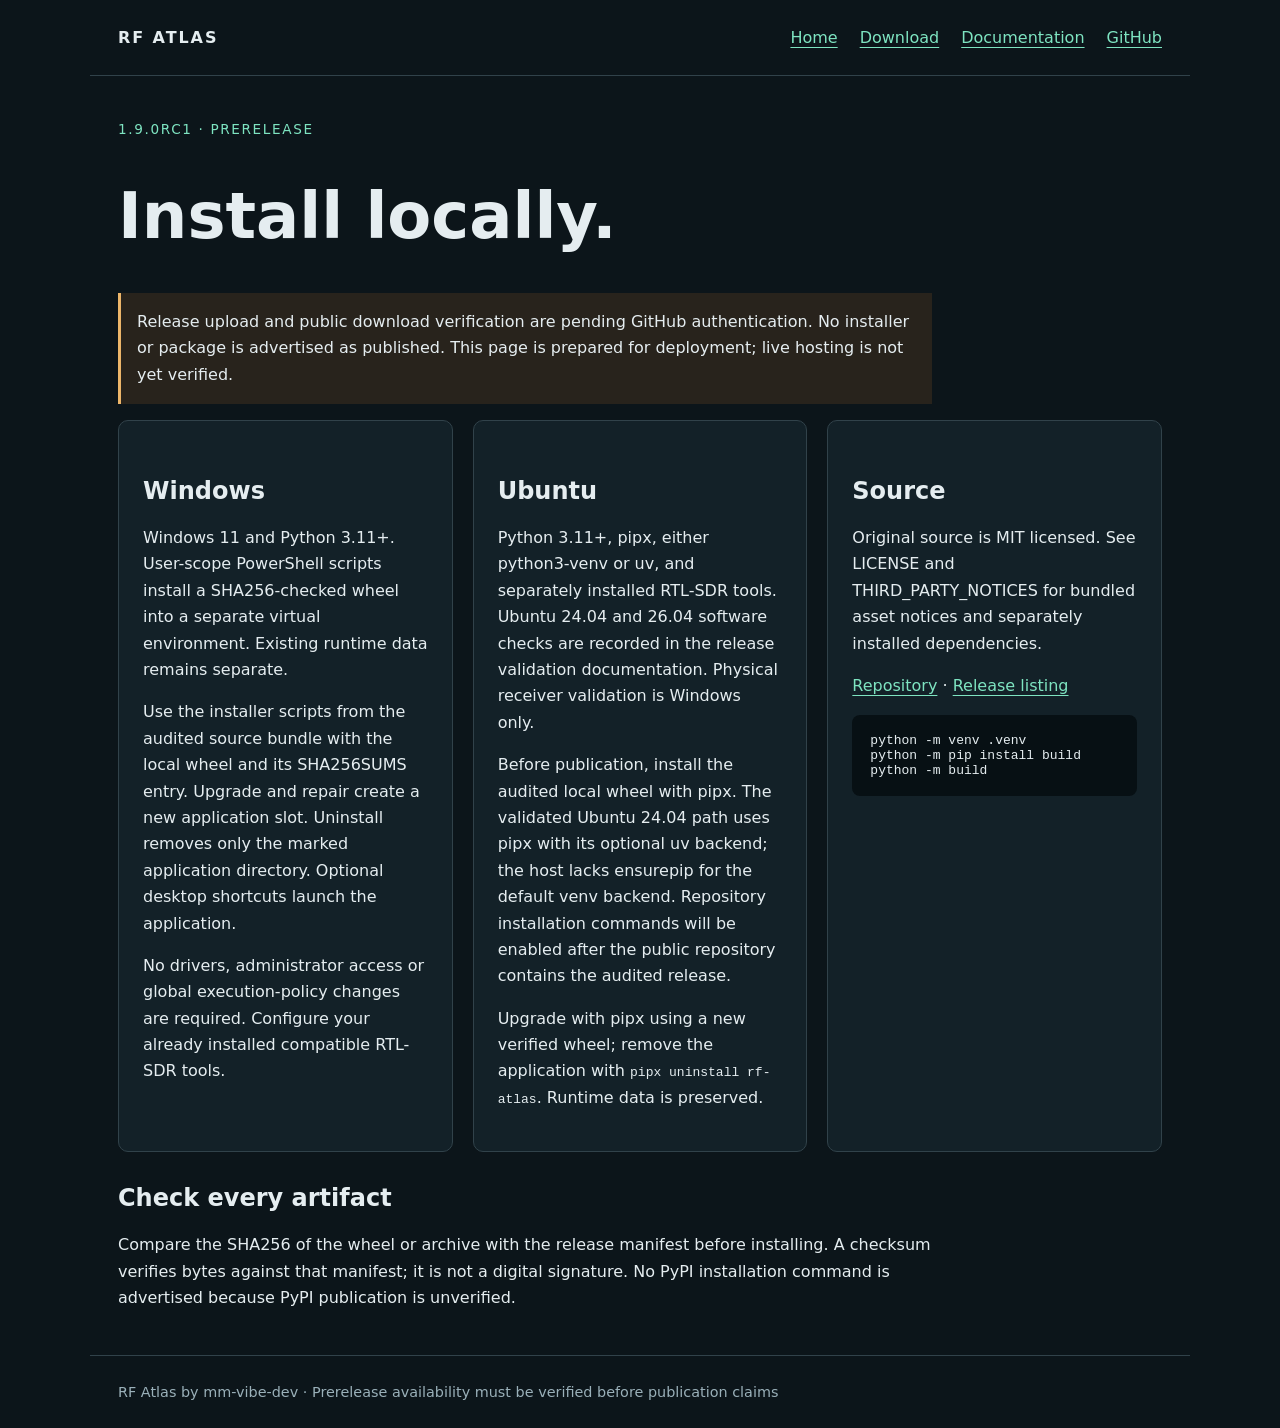
==== website/download.html @ cdff9f15 "RF Atlas 1.9.0rc1 audited public prerelease source" ====
<!doctype html><html lang="en"><meta charset="utf-8"><meta name="viewport" content="width=device-width,initial-scale=1"><title>Download — RF Atlas</title><link rel="stylesheet" href="style.css"><header><strong>RF ATLAS</strong><nav aria-label="Main"><a href="index.html">Home</a><a href="download.html" aria-current="page">Download</a><a href="documentation.html">Documentation</a><a href="https://github.com/mm-vibe-dev/rf-atlas">GitHub</a></nav></header><main><p class="eyebrow">1.9.0RC1 · PRERELEASE</p><h1>Install locally.</h1><p class="notice">Release upload and public download verification are pending GitHub authentication. No installer or package is advertised as published. This page is prepared for deployment; live hosting is not yet verified.</p><div class="grid"><article class="card"><h2>Windows</h2><p>Windows 11 and Python 3.11+. User-scope PowerShell scripts install a SHA256-checked wheel into a separate virtual environment. Existing runtime data remains separate.</p><p>Use the installer scripts from the audited source bundle with the local wheel and its SHA256SUMS entry. Upgrade and repair create a new application slot. Uninstall removes only the marked application directory. Optional desktop shortcuts launch the application.</p><p>No drivers, administrator access or global execution-policy changes are required. Configure your already installed compatible RTL-SDR tools.</p></article><article class="card"><h2>Ubuntu</h2><p>Python 3.11+, pipx, either python3-venv or uv, and separately installed RTL-SDR tools. Ubuntu 24.04 and 26.04 software checks are recorded in the release validation documentation. Physical receiver validation is Windows only.</p><p>Before publication, install the audited local wheel with pipx. The validated Ubuntu 24.04 path uses pipx with its optional uv backend; the host lacks ensurepip for the default venv backend. Repository installation commands will be enabled after the public repository contains the audited release.</p><p>Upgrade with pipx using a new verified wheel; remove the application with <code>pipx uninstall rf-atlas</code>. Runtime data is preserved.</p></article><article class="card"><h2>Source</h2><p>Original source is MIT licensed. See LICENSE and THIRD_PARTY_NOTICES for bundled asset notices and separately installed dependencies.</p><p><a href="https://github.com/mm-vibe-dev/rf-atlas">Repository</a> · <a href="https://github.com/mm-vibe-dev/rf-atlas/releases">Release listing</a></p><pre>python -m venv .venv
python -m pip install build
python -m build</pre></article></div><h2>Check every artifact</h2><p>Compare the SHA256 of the wheel or archive with the release manifest before installing. A checksum verifies bytes against that manifest; it is not a digital signature. No PyPI installation command is advertised because PyPI publication is unverified.</p></main><footer>RF Atlas by mm-vibe-dev · Prerelease availability must be verified before publication claims</footer></html>
---- website/style.css ----
:root{color-scheme:dark;font-family:system-ui,sans-serif;background:#0c151a;color:#e5edf0}*{box-sizing:border-box}body{margin:0}header,main,footer{max-width:1100px;margin:auto;padding:28px}header{display:flex;align-items:center;justify-content:space-between;gap:20px;border-bottom:1px solid #31424a}nav{display:flex;gap:22px;flex-wrap:wrap}a{color:#7ee4c1;text-underline-offset:4px}header strong{letter-spacing:.12em}h1{font-size:clamp(2.4rem,5vw,4.5rem);line-height:1.05;max-width:850px}h2{margin-top:2rem}p,li{line-height:1.65;max-width:80ch}.eyebrow{color:#7ee4c1;font-size:.85rem;letter-spacing:.12em}.grid{display:grid;grid-template-columns:repeat(auto-fit,minmax(240px,1fr));gap:20px}.card{padding:24px;border:1px solid #31424a;border-radius:10px;background:#132128}.notice{padding:16px;border-left:3px solid #edb66a;background:#28231c}pre{overflow:auto;background:#071014;padding:18px;border-radius:8px}footer{color:#9ab0b9;border-top:1px solid #31424a;font-size:.9rem}table{border-collapse:collapse;width:100%;font-size:.9rem}td,th{border:1px solid #31424a;padding:12px;text-align:left}@media(max-width:600px){header{align-items:flex-start;flex-direction:column}header,main,footer{padding:20px}}
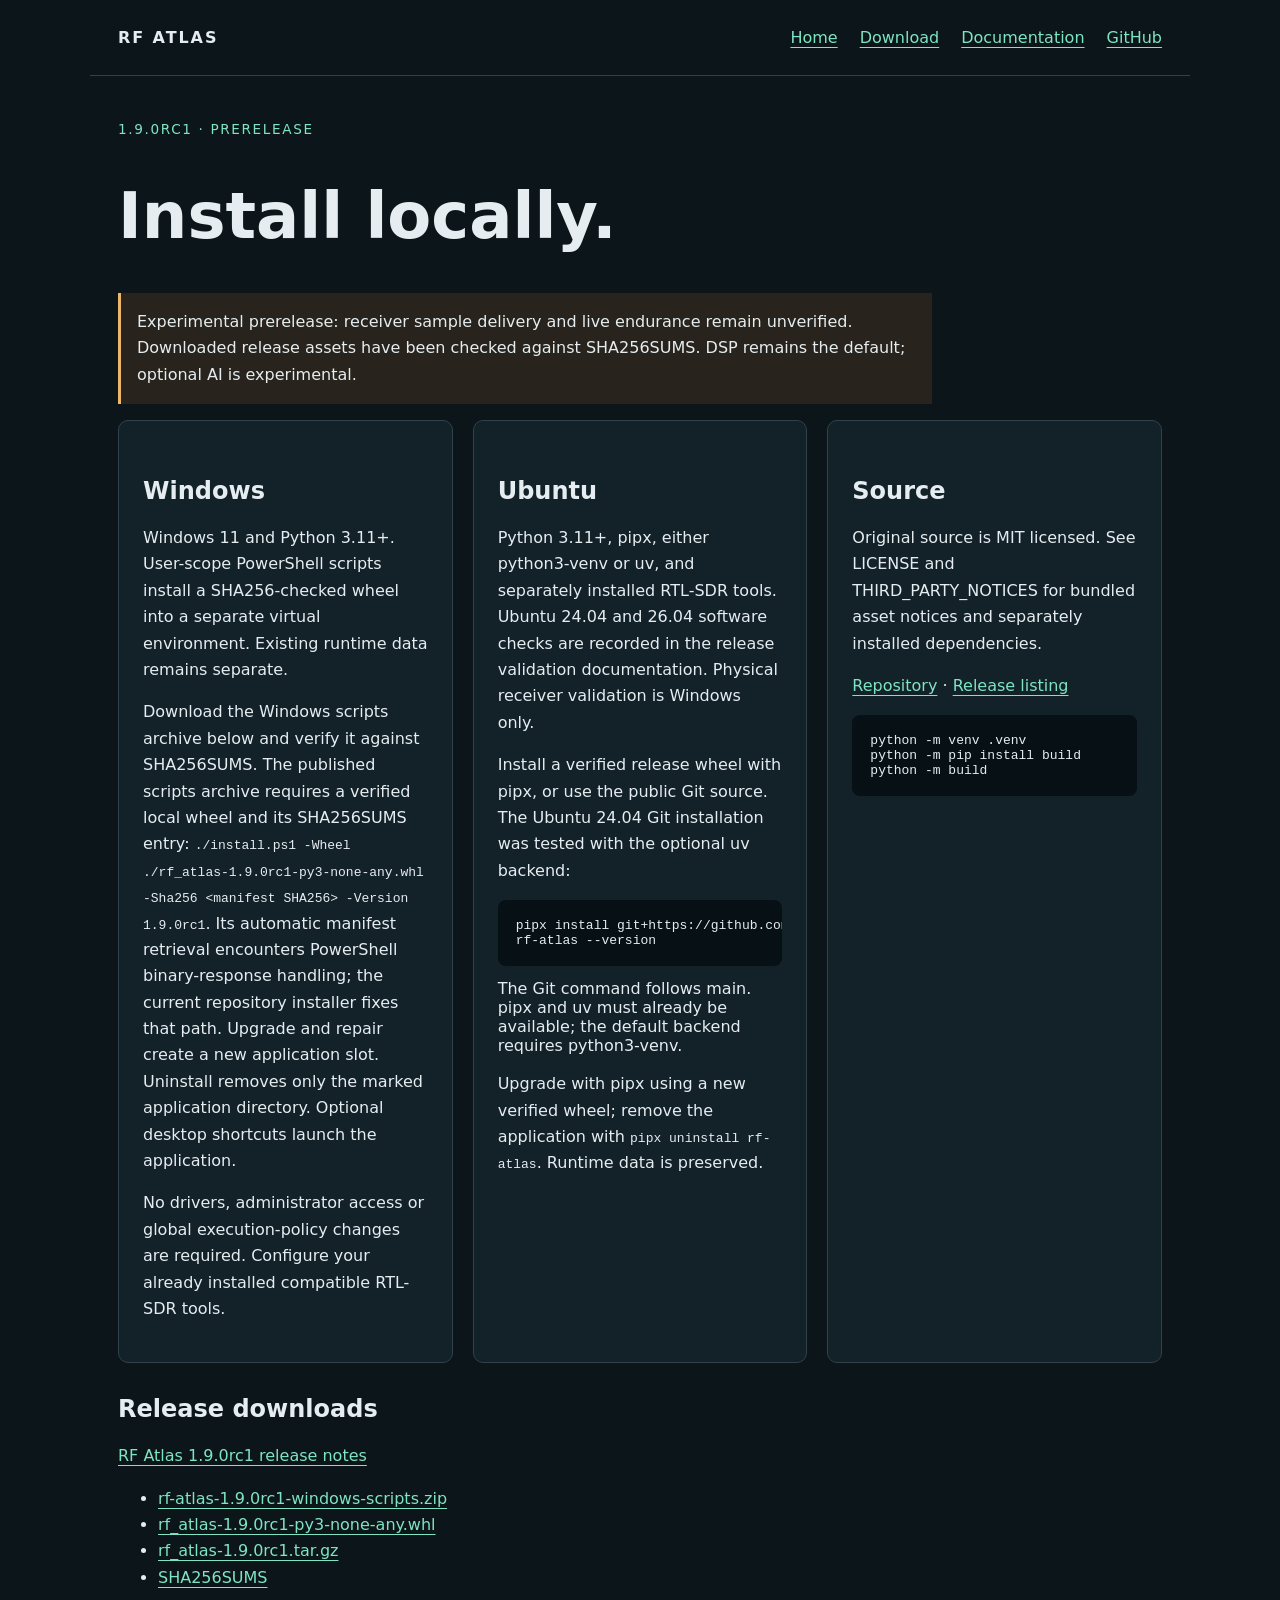
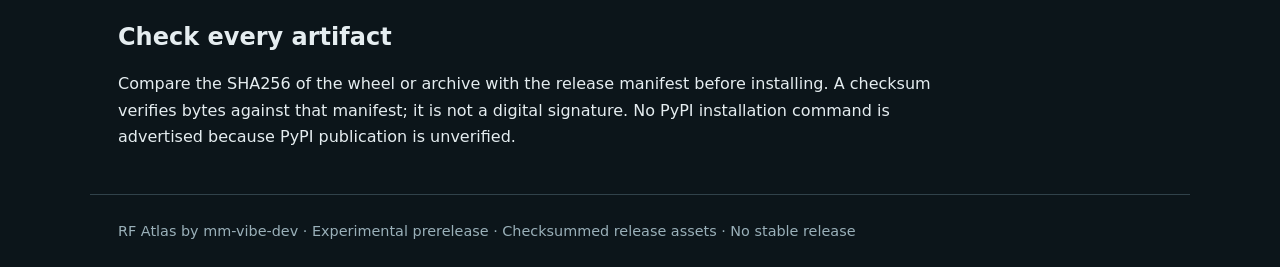
==== commit 1fbd9072: "Document verified prerelease and fix Windows manifest decoding" ====
--- a/website/download.html
+++ b/website/download.html
@@ -1,3 +1,4 @@
-<!doctype html><html lang="en"><meta charset="utf-8"><meta name="viewport" content="width=device-width,initial-scale=1"><title>Download — RF Atlas</title><link rel="stylesheet" href="style.css"><header><strong>RF ATLAS</strong><nav aria-label="Main"><a href="index.html">Home</a><a href="download.html" aria-current="page">Download</a><a href="documentation.html">Documentation</a><a href="https://github.com/mm-vibe-dev/rf-atlas">GitHub</a></nav></header><main><p class="eyebrow">1.9.0RC1 · PRERELEASE</p><h1>Install locally.</h1><p class="notice">Release upload and public download verification are pending GitHub authentication. No installer or package is advertised as published. This page is prepared for deployment; live hosting is not yet verified.</p><div class="grid"><article class="card"><h2>Windows</h2><p>Windows 11 and Python 3.11+. User-scope PowerShell scripts install a SHA256-checked wheel into a separate virtual environment. Existing runtime data remains separate.</p><p>Use the installer scripts from the audited source bundle with the local wheel and its SHA256SUMS entry. Upgrade and repair create a new application slot. Uninstall removes only the marked application directory. Optional desktop shortcuts launch the application.</p><p>No drivers, administrator access or global execution-policy changes are required. Configure your already installed compatible RTL-SDR tools.</p></article><article class="card"><h2>Ubuntu</h2><p>Python 3.11+, pipx, either python3-venv or uv, and separately installed RTL-SDR tools. Ubuntu 24.04 and 26.04 software checks are recorded in the release validation documentation. Physical receiver validation is Windows only.</p><p>Before publication, install the audited local wheel with pipx. The validated Ubuntu 24.04 path uses pipx with its optional uv backend; the host lacks ensurepip for the default venv backend. Repository installation commands will be enabled after the public repository contains the audited release.</p><p>Upgrade with pipx using a new verified wheel; remove the application with <code>pipx uninstall rf-atlas</code>. Runtime data is preserved.</p></article><article class="card"><h2>Source</h2><p>Original source is MIT licensed. See LICENSE and THIRD_PARTY_NOTICES for bundled asset notices and separately installed dependencies.</p><p><a href="https://github.com/mm-vibe-dev/rf-atlas">Repository</a> · <a href="https://github.com/mm-vibe-dev/rf-atlas/releases">Release listing</a></p><pre>python -m venv .venv
+<!doctype html><html lang="en"><meta charset="utf-8"><meta name="viewport" content="width=device-width,initial-scale=1"><title>Download — RF Atlas</title><link rel="stylesheet" href="style.css"><header><strong>RF ATLAS</strong><nav aria-label="Main"><a href="index.html">Home</a><a href="download.html" aria-current="page">Download</a><a href="documentation.html">Documentation</a><a href="https://github.com/mm-vibe-dev/rf-atlas">GitHub</a></nav></header><main><p class="eyebrow">1.9.0RC1 · PRERELEASE</p><h1>Install locally.</h1><p class="notice">Experimental prerelease: receiver sample delivery and live endurance remain unverified. Downloaded release assets have been checked against SHA256SUMS. DSP remains the default; optional AI is experimental.</p><div class="grid"><article class="card"><h2>Windows</h2><p>Windows 11 and Python 3.11+. User-scope PowerShell scripts install a SHA256-checked wheel into a separate virtual environment. Existing runtime data remains separate.</p><p>Download the Windows scripts archive below and verify it against SHA256SUMS. The published scripts archive requires a verified local wheel and its SHA256SUMS entry: <code>./install.ps1 -Wheel ./rf_atlas-1.9.0rc1-py3-none-any.whl -Sha256 &lt;manifest SHA256&gt; -Version 1.9.0rc1</code>. Its automatic manifest retrieval encounters PowerShell binary-response handling; the current repository installer fixes that path. Upgrade and repair create a new application slot. Uninstall removes only the marked application directory. Optional desktop shortcuts launch the application.</p><p>No drivers, administrator access or global execution-policy changes are required. Configure your already installed compatible RTL-SDR tools.</p></article><article class="card"><h2>Ubuntu</h2><p>Python 3.11+, pipx, either python3-venv or uv, and separately installed RTL-SDR tools. Ubuntu 24.04 and 26.04 software checks are recorded in the release validation documentation. Physical receiver validation is Windows only.</p><p>Install a verified release wheel with pipx, or use the public Git source. The Ubuntu 24.04 Git installation was tested with the optional uv backend:<pre>pipx install git+https://github.com/mm-vibe-dev/rf-atlas.git --backend uv
+rf-atlas --version</pre>The Git command follows main. pipx and uv must already be available; the default backend requires python3-venv.</p><p>Upgrade with pipx using a new verified wheel; remove the application with <code>pipx uninstall rf-atlas</code>. Runtime data is preserved.</p></article><article class="card"><h2>Source</h2><p>Original source is MIT licensed. See LICENSE and THIRD_PARTY_NOTICES for bundled asset notices and separately installed dependencies.</p><p><a href="https://github.com/mm-vibe-dev/rf-atlas">Repository</a> · <a href="https://github.com/mm-vibe-dev/rf-atlas/releases">Release listing</a></p><pre>python -m venv .venv
 python -m pip install build
-python -m build</pre></article></div><h2>Check every artifact</h2><p>Compare the SHA256 of the wheel or archive with the release manifest before installing. A checksum verifies bytes against that manifest; it is not a digital signature. No PyPI installation command is advertised because PyPI publication is unverified.</p></main><footer>RF Atlas by mm-vibe-dev · Prerelease availability must be verified before publication claims</footer></html>
+python -m build</pre></article></div><h2>Release downloads</h2><p><a href="https://github.com/mm-vibe-dev/rf-atlas/releases/tag/v1.9.0rc1">RF Atlas 1.9.0rc1 release notes</a></p><ul><li><a href="https://github.com/mm-vibe-dev/rf-atlas/releases/download/v1.9.0rc1/rf-atlas-1.9.0rc1-windows-scripts.zip">rf-atlas-1.9.0rc1-windows-scripts.zip</a></li><li><a href="https://github.com/mm-vibe-dev/rf-atlas/releases/download/v1.9.0rc1/rf_atlas-1.9.0rc1-py3-none-any.whl">rf_atlas-1.9.0rc1-py3-none-any.whl</a></li><li><a href="https://github.com/mm-vibe-dev/rf-atlas/releases/download/v1.9.0rc1/rf_atlas-1.9.0rc1.tar.gz">rf_atlas-1.9.0rc1.tar.gz</a></li><li><a href="https://github.com/mm-vibe-dev/rf-atlas/releases/download/v1.9.0rc1/SHA256SUMS">SHA256SUMS</a></li></ul><h2>Check every artifact</h2><p>Compare the SHA256 of the wheel or archive with the release manifest before installing. A checksum verifies bytes against that manifest; it is not a digital signature. No PyPI installation command is advertised because PyPI publication is unverified.</p></main><footer>RF Atlas by mm-vibe-dev · Experimental prerelease · Checksummed release assets · No stable release</footer></html>
